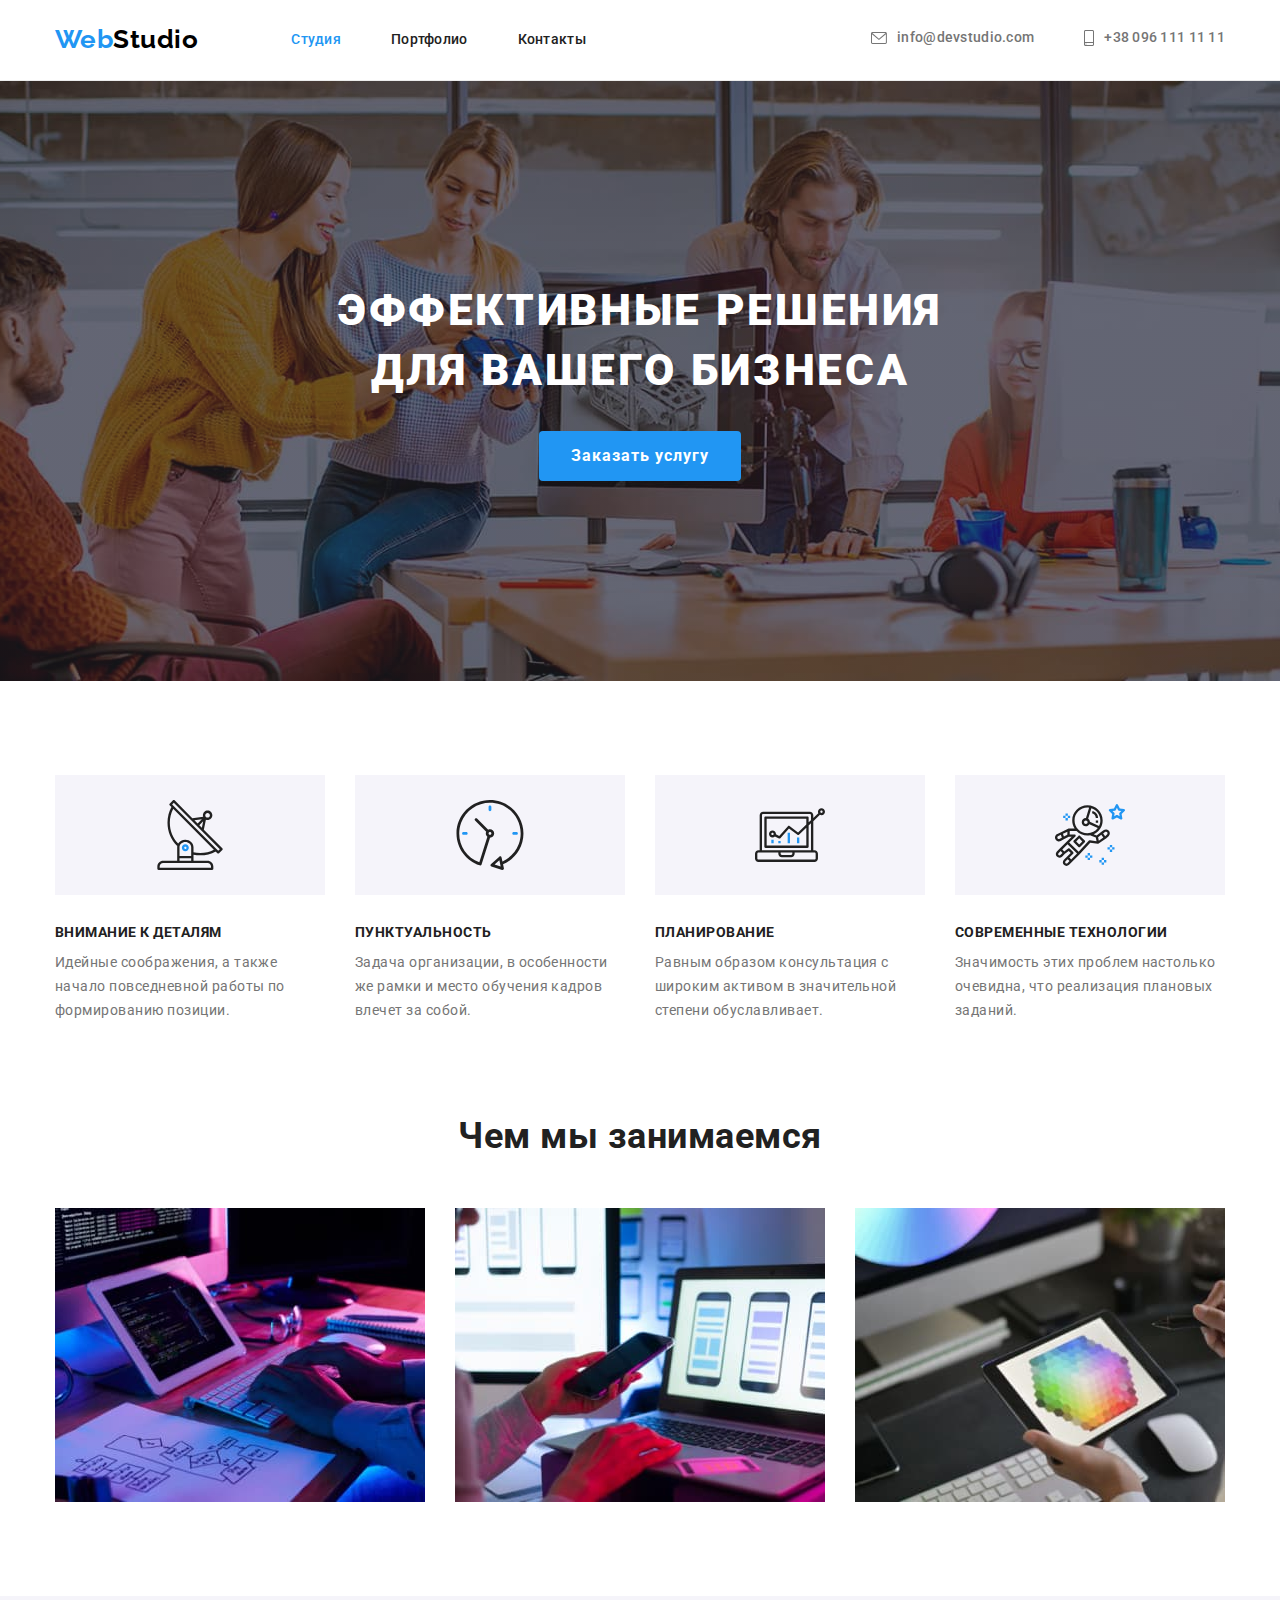
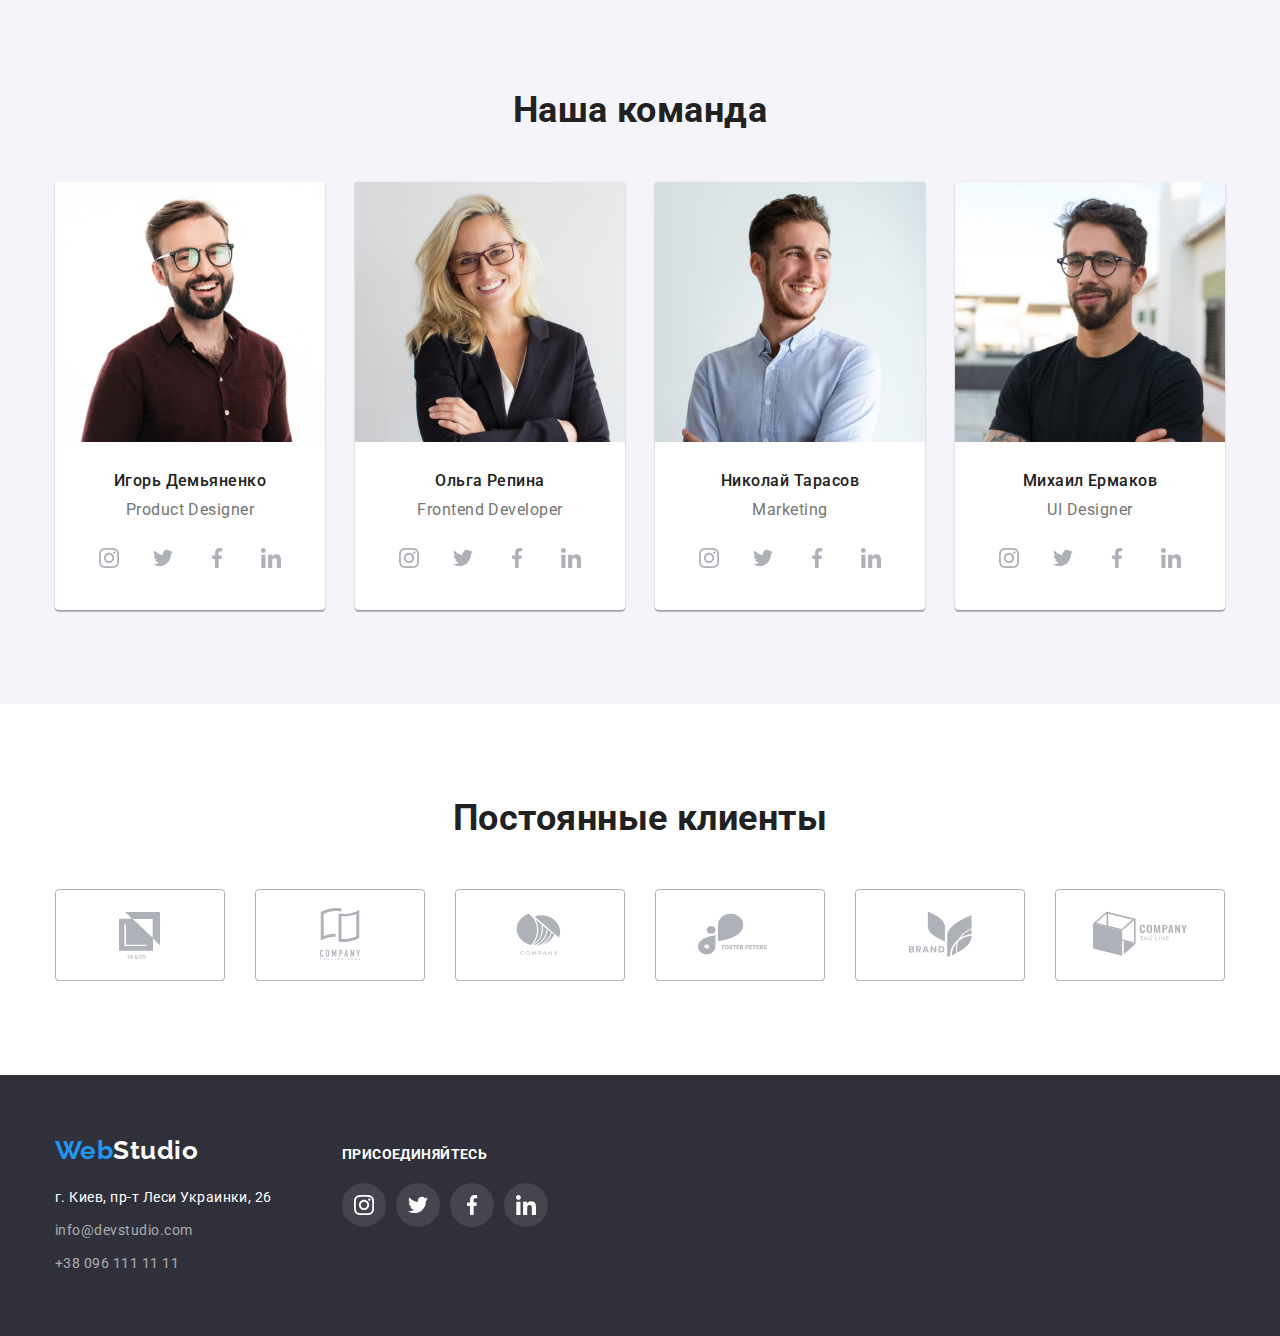
==== index.html @ c1fb818a "take-hw4" ====
<!DOCTYPE html>
<html lang="ru">
<head>
    <meta charset="UTF-8">
    <meta http-equiv="X-UA-Compatible" content="IE=edge">
    <meta name="viewport" content="width=device-width, initial-scale=1.0">
    <title>WebStudio</title>
    <link rel="preconnect" href="https://fonts.googleapis.com">
    <link rel="preconnect" href="https://fonts.gstatic.com" crossorigin>
    <link href="https://fonts.googleapis.com/css2?family=Raleway:wght@700&family=Roboto:wght@400;500;700;900&display=swap"
        rel="stylesheet">
        <link rel="stylesheet" href="https://cdnjs.cloudflare.com/ajax/libs/modern-normalize/1.1.0/modern-normalize.min.css">
    <link rel="stylesheet" href="./css/styles.css">
</head>
<body>
    <header>
        <div class="container main-div">
            <nav class="main-nav">
                <a href="#" class="logo">
                    <span class="logo-start">Web</span><span class="logo-end">Studio</span>
                </a>
                <ul class="site-nav">
                    <li class="item"><a href="#" class="link current">Студия</a></li>
                    <li class="item"><a href="./portfolio.html" class="link">Портфолио</a></li>
                    <li class="item"><a href="#" class="link">Контакты</a></li>
                </ul>
            </nav>
            <ul class="site-contacts">
                <li class="item">
                    <a href="mailto:info@devstudio.com" class="contacts-link">
                        <svg class="icon-mail">
                            <use href="./images/icons.svg#icon-envelope"></use>
                        </svg>
                        info@devstudio.com
                    </a>
                </li>
                <li class="item">
                    <a href="tel:+380961111111" class="contacts-link">
                        <svg class="icon-phone">
                            <use href="./images/icons.svg#icon-smartphone"></use>
                        </svg>
                        +38 096 111 11 11
                    </a>
                </li>
            </ul>
        </div>
    </header>

    <main>
        <section class="hero section">
            <h1 class="hero-title">Эффективные решения<br>для вашего бизнеса</h1>
            <button type="button">Заказать услугу</button>
        </section>
        
            <section class="section">
                <div class="container">
                    <h2 class="section-title-none">Преимущества</h2>
                    <ul class="feature">
                        <li class="feature-list">
                            <div class="feature-icon">
                                <svg class="feature-svg">
                                    <use href="./images/icons.svg#icon-antenna"></use>
                                </svg>
                            </div>
                            <h3 class="list">Внимание к деталям</h3>
                            <p class="text-list">Идейные соображения, а также<br>начало повседневной работы по<br>формированию позиции.</p>
                        </li>
                        <li class="feature-list">
                            <div class="feature-icon">
                                <svg class="feature-svg">
                                    <use href="./images/icons.svg#icon-clock"></use>
                                </svg>
                            </div>
                            <h3 class="list">Пунктуальность</h3>
                            <p class="text-list">Задача организации, в особенности<br>же рамки и место обучения кадров<br>влечет за собой.</p>
                        </li>
                        <li class="feature-list">
                            <div class="feature-icon">
                                <svg class="feature-svg">
                                    <use href="./images/icons.svg#icon-diagram"></use>
                                </svg>
                            </div>
                            <h3 class="list">Планирование</h3>
                            <p class="text-list">Равным образом консультация с<br>широким активом в значительной<br>степени обуславливает.</p>
                        </li>
                        <li class="feature-list">
                            <div class="feature-icon">
                                <svg class="feature-svg">
                                    <use href="./images/icons.svg#icon-astronaut"></use>
                                </svg>
                            </div>
                            <h3 class="list">Современные технологии</h3>
                            <p class="text-list">Значимость этих проблем настолько<br>очевидна, что реализация плановых<br>заданий.</p>
                        </li>
                    </ul>
                </div>
            </section>
        
            <section class="section we-do">
                <div class="container">
                    <h2 class="section-title">Чем мы занимаемся</h2>
                    <ul class="section-list">
                        <li class="section-img"><img src="./images/box1.jpg" width="370" alt="Работаем с ПК"></li>
                        <li class="section-img"><img src="./images/box2.jpg" width="370" alt="Работаем с смартфона"></li>
                        <li class="section-img"><img src="./images/box3.jpg" width="370" alt="Работаем с графикой"></li>
                    </ul>
                </div>
            </section>
        
            <section class="section our-team">
                <div class="container">
                    <h2 class="section-title">Наша команда</h2>
                    <ul class="worker-list">
                        <li class="team-list">
                            <img class="worker-photo" src="./images/img.jpg" width="270" alt="Игорь Демьяненко">
                            <div>
                                <h3 class="worker">Игорь Демьяненко</h3>
                                <p class="work-position">Product Designer</p>
                                <ul class="social">
                                    <li class="social-links">
                                        <a href="#">
                                            <svg class="soc">
                                                <use href="./images/icons.svg#icon-instagram"></use>
                                            </svg>
                                        </a>
                                    </li>
                                    <li class="social-links">
                                        <a href="#">
                                            <svg class="soc">
                                                <use href="./images/icons.svg#icon-twitter"></use>
                                            </svg>
                                        </a>
                                    </li>
                                    <li class="social-links">
                                        <a href="#">
                                            <svg class="soc">
                                                <use href="./images/icons.svg#icon-facebook"></use>
                                            </svg>
                                        </a>
                                    </li>
                                    <li class="social-links">
                                        <a href="#">
                                            <svg class="soc">
                                                <use href="./images/icons.svg#icon-linkedin"></use>
                                            </svg>
                                        </a>
                                    </li>
                                </ul>
                            </div>
                        </li>
                        <li class="team-list">
                            <img class="worker-photo" src="./images/img2.jpg" width="270" alt="Ольга Репина">
                            <div>
                                <h3 class="worker">Ольга Репина</h3>
                                <p class="work-position">Frontend Developer</p>
                                <ul class="social">
                                    <li class="social-links">
                                        <a href="#">
                                            <svg class="soc">
                                                <use href="./images/icons.svg#icon-instagram"></use>
                                            </svg>
                                        </a>
                                    </li>
                                    <li class="social-links">
                                        <a href="#">
                                            <svg class="soc">
                                                <use href="./images/icons.svg#icon-twitter"></use>
                                            </svg>
                                        </a>
                                    </li>
                                    <li class="social-links">
                                        <a href="#">
                                            <svg class="soc">
                                                <use href="./images/icons.svg#icon-facebook"></use>
                                            </svg>
                                        </a>
                                    </li>
                                    <li class="social-links">
                                        <a href="#">
                                            <svg class="soc">
                                                <use href="./images/icons.svg#icon-linkedin"></use>
                                            </svg>
                                        </a>
                                    </li>
                                </ul>
                            </div>
                        </li>
                        <li class="team-list">
                            <img class="worker-photo" src="./images/img3.jpg" width="270" alt="Николай Тарасов">
                            <div>
                                <h3 class="worker">Николай Тарасов</h3>
                                <p class="work-position">Marketing</p>
                                <ul class="social">
                                    <li class="social-links">
                                        <a href="#">
                                            <svg class="soc">
                                                <use href="./images/icons.svg#icon-instagram"></use>
                                            </svg>
                                        </a>
                                    </li>
                                    <li class="social-links">
                                        <a href="#">
                                            <svg class="soc">
                                                <use href="./images/icons.svg#icon-twitter"></use>
                                            </svg>
                                        </a>
                                    </li>
                                    <li class="social-links">
                                        <a href="#">
                                            <svg class="soc">
                                                <use href="./images/icons.svg#icon-facebook"></use>
                                            </svg>
                                        </a>
                                    </li>
                                    <li class="social-links">
                                        <a href="#">
                                            <svg class="soc">
                                                <use href="./images/icons.svg#icon-linkedin"></use>
                                            </svg>
                                        </a>
                                    </li>
                                </ul>
                            </div>
                        </li>
                        <li class="team-list">
                            <img class="worker-photo" src="./images/img4.jpg" width="270" alt="Михаил Ермаков">
                            <div>
                                <h3 class="worker">Михаил Ермаков</h3>
                                <p class="work-position">UI Designer</p>
                                <ul class="social">
                                    <li class="social-links">
                                        <a href="#">
                                            <svg class="soc">
                                                <use href="./images/icons.svg#icon-instagram"></use>
                                            </svg>
                                        </a>
                                    </li>
                                    <li class="social-links">
                                        <a href="#">
                                            <svg class="soc">
                                                <use href="./images/icons.svg#icon-twitter"></use>
                                            </svg>
                                        </a>
                                    </li>
                                    <li class="social-links">
                                        <a href="#">
                                            <svg class="soc">
                                                <use href="./images/icons.svg#icon-facebook"></use>
                                            </svg>
                                        </a>
                                    </li>
                                    <li class="social-links">
                                        <a href="#">
                                            <svg class="soc">
                                                <use href="./images/icons.svg#icon-linkedin"></use>
                                            </svg>
                                        </a>
                                    </li>
                                </ul>
                            </div>
                        </li>
                    </ul>
                </div>
            </section>

            <section class="section clients">
                <div class="container">
                    <h2 class="section-title">Постоянные клиенты</h2>
                    <ul class="companies">
                        <li class="company-card">
                            <a href="#">
                                <svg class="comp-logo">
                                    <use href="./images/icons.svg#icon-logo1"></use>
                                </svg>
                            </a>
                        </li>
                        <li class="company-card">
                            <a href="#">
                                <svg class="comp-logo">
                                    <use href="./images/icons.svg#icon-logo2"></use>
                                </svg>
                            </a>
                        </li>
                        <li class="company-card">
                            <a href="#">
                                <svg class="comp-logo">
                                    <use href="./images/icons.svg#icon-logo3"></use>
                                </svg>
                            </a>
                        </li>
                        <li class="company-card">
                            <a href="#">
                                <svg class="comp-logo">
                                    <use href="./images/icons.svg#icon-logo4"></use>
                                </svg>
                            </a>
                        </li>
                        <li class="company-card">
                            <a href="#">
                                <svg class="comp-logo">
                                    <use href="./images/icons.svg#icon-logo5"></use>
                                </svg>
                            </a>
                        </li>
                        <li class="company-card">
                            <a href="#">
                                <svg class="comp-logo">
                                    <use href="./images/icons.svg#icon-logo6"></use>
                                </svg>
                            </a>
                        </li>
                    </ul>
                </div>
            </section>
    </main>
    
    <footer class="footer-block">
        <div class="footer-flex container">
            <div>
                <a href="#" class="logo-footer">
                    <span class="logo-footer-start">Web</span><span class="logo-footer-end">Studio</span>
                </a>
                <address>
                    <ul class="contacts-nav">
                        <li class="footer-list">
                            <a href="#" class="place-list">г. Киев, пр-т Леси Украинки, 26</a>
                        </li>
                        <li class="footer-list">
                            <a href="mailto:info@devstudio.com " class="cont-list">info@devstudio.com</a>
                        </li>
                        <li class="footer-list">
                            <a href="tel:+380961111111" class="cont-list">+38 096 111 11 11</a>
                        </li>
                    </ul>
                </address>
            </div>
            <div class="footer-links">
                <p class="connect-title">Присоединяйтесь</p>
                <ul class="icon-list">
                    <li class="icons">
                        <a href="#">
                            <svg class="ficon">
                                <use href="./images/icons.svg#icon-instagram"></use>
                            </svg>
                        </a>
                    </li>
                    <li class="icons">
                        <a href="#">
                            <svg class="ficon">
                                <use href="./images/icons.svg#icon-twitter"></use>
                            </svg>
                        </a>
                    </li>
                    <li class="icons">
                        <a href="#">
                            <svg class="ficon">
                                <use href="./images/icons.svg#icon-facebook"></use>
                            </svg>
                        </a>
                    </li>
                    <li class="icons">
                        <a href="#">
                            <svg class="ficon">
                                <use href="./images/icons.svg#icon-linkedin"></use>
                            </svg>
                        </a>
                    </li>
                </ul>
            </div>
        </div>
    </footer>
</body>
</html>
---- css/styles.css ----
/* Цвет основного текста #212121; */
/* Вторичний цвет текста #757575 */
/* белый #FFFFFF */
/* акцент #2196F3 */
/* белый с прозрачностью rgba(255, 255, 255, 0.6); */
/* лого верхнее чисто черный 000000 */
/* основной фон белый #F5F4FA */
/* вторичный фон #2F303A; */

:root {
    --title-text-color: #212121;
    --acent-text-color: #2196F3;
    --secondary-text-colar: #757575;
    --black-text-color: #000000;
    --white-text-color: #FFFFFF;
    --secondary-background-color: #2F303A;
    --primery-background-color: #F5F4FA;
    --cont-list-colar: rgba(255, 255, 255, 0.6);
    --bg-buttom-colar: #188CE8;
    --br-header-colar: #ECECEC;
    --br-card-colar: #EEEEEE;
    --soc-main-colar: #AFB1B8;
    
}

/* Normalize */

html{
    box-sizing: border-box;
}

*,
*::before,
*::after{
    box-sizing: inherit;
}



body{
    color: var(--secondary-text-colar);
    font-family: 'Roboto', sans-serif;
    letter-spacing: 0.03em;
    
}

.container{
    width: 1200px;
    margin-left: auto;
    margin-right: auto;
    padding-left: 15px;
    padding-right: 15px;
}

/* Убираю точки в списках */
ul{
    list-style: none;
    padding-left: 0;
}



/* Header */

header{
    border-bottom: 1px solid var(--br-header-colar);
}

img{
    display: block;
    max-width: 100%;
    height: auto;
}

.main-div{
    align-items: center;
    display: flex;
}

.main-nav{
    align-items: center;
    display: flex;
}

/* logo */
.logo{
    font-family: 'Raleway', sans-serif;
    text-decoration: none;
    font-weight: 700;
    font-size: 26px;
    line-height: 1.2;
}

.logo .logo-start{
    color: var(--acent-text-color);
}

.logo .logo-end{
    color: var(--black-text-color);
}

/* site nav */
.site-nav{
    margin-left: 93px;
    display: flex;
    padding: 0;
    margin-top: 0;
    margin-bottom: 0;
}


.site-nav .item:not(:last-child){
    margin-right: 50px;
}

.site-nav a{
    text-decoration: none;
}

.site-nav .link{
    display: block;
    padding-top: 32px;
    padding-bottom: 32px;
    color: var(--title-text-color);
    font-weight: 500;
    font-size: 14px;
    line-height: 1.14;
    letter-spacing: 0.02em;
}

.site-nav .link:hover,
.site-nav .link:focus{
    color: var(--acent-text-color);
}

.site-nav .link.current{
    color: var(--acent-text-color);
}

/* контакты */
.site-contacts{
    margin-left: auto;
    display: flex;
    padding: 0;

}

.site-contacts .item + .item{
    margin-left: 50px;
}


/* Icons header */

.icon-mail {
    width: 16px;
    height: 12px;
    fill: currentColor;
    margin-right: 10px;
}

.icon-phone {
    width: 10px;
    height: 16px;
    fill: currentColor;
    margin-right: 10px;
}


.site-contacts a{
    text-decoration: none;
}

.site-contacts .contacts-link{
    color: var(--secondary-text-colar);
    font-weight: 500;
    font-size: 14px;
    line-height: 1.14;
    letter-spacing: 0.02em;
}

.site-contacts .contacts-link:hover,
.site-contacts .contacts-link:focus{
    color: var(--acent-text-color);
}

.contacts-link{
    display: inline-flex;
    align-items: center;
}


/* hero */
.hero.section{
    margin-left: auto;
    margin-right: auto;
    max-width: 1600px;
    height: 600px;
    text-align: center;
    background-color: var(--secondary-background-color);
    padding-top: 200px;
    padding-bottom: 200px;
    background-image: linear-gradient(rgba(47, 48, 58, 0.4), rgba(47, 48, 58, 0.4)), 
        url(../images/backimg.jpg);
    background-position: center;
    background-size: cover;
    background-repeat: no-repeat;
}

.hero-title{
    margin-top: 0;
    margin-bottom: 30px;
    color: var(--white-text-color);
    font-weight: 900;
    font-size: 44px;
    line-height: 1.36;
    letter-spacing: 0.06em;
    text-transform: uppercase;
}


/* секции */
.section{
    padding-top: 94px;
    padding-bottom: 94px;
}



.section-title{
    margin-top: 0;
    margin-bottom: 50px;
    color: var(--title-text-color);
    font-weight: 700;
    font-size: 36px;
    line-height: 1.16;
    text-align: center;
    text-transform: none;
}

.section.we-do{
    padding-top: 0;
}

.section-list{
    justify-content: space-between;
    display: flex;
    margin-top: 0;
    margin-bottom: 0;
    padding-left: 0;
}

.section-list .section-img:not(:last-child){
    margin-right: 30px;
}



.section-title-none{
    display: none;
}

/* features */
.list{
    margin-top: 0;
    margin-bottom: 10px;
}

.feature{
    justify-content: space-between;
    display: flex;
    margin-top: 0;
    margin-bottom: 0;
    padding-left: 0;
}

.feature .feature-list:not(:last-child){
    margin-right: 30px;
}



.feature .list{
    width: 270px;
    color: var(--title-text-color);
    font-weight: 700;
    font-size: 14px;
    line-height: 1.14;
    text-transform: uppercase;
}

.feature-icon{
    display: flex;
    height: 120px;
    justify-content: center;
    align-items: center;
    margin-bottom: 30px;
    background-color: var(--primery-background-color);
}

.feature-svg{
    height: 70px;
    width: 70px;
}



.text-list{
    margin-top: 0;
    margin-bottom: 0;
    font-weight: 400;
    font-size: 14px;
    line-height: 1.7;  
}

/* workers */
.section.our-team{
   background-color: var(--primery-background-color); 
}


.worker-list{
    justify-content: space-between;
    display: flex;
    margin-top: 0;
    margin-bottom: 0;
    padding-left: 0;
    padding-right: 0;
}

.team-list{
    text-align: center;
    box-shadow: 0px 1px 3px rgba(0, 0, 0, 0.12), 0px 1px 1px rgba(0, 0, 0, 0.14), 0px 2px 1px rgba(0, 0, 0, 0.2);
    border-radius: 0px 0px 4px 4px;
    background: var(--white-text-color);
}

.worker-list .team-list:not(:last-child){
    margin-right: 30px;
    
}

.worker-photo{
    margin-bottom: 30px;
}



.worker-list .worker{
    color: var(--title-text-color);
}

.worker-photo{
    margin-bottom: 30px;
}


.worker{
    margin-top: 0;
    margin-bottom: 10px;
    font-weight: 500;
    font-size: 16px;
    line-height: 1.18;
        
}

.work-position{
    margin-top: 0;
    margin-bottom: 0;
    font-weight: 400;
    font-size: 16px;
    line-height: 1.18; 
}

.social{
    display: flex;
    width: 206px;
    height: 44px;
    margin-left: auto;
    margin-right: auto;
    margin-top: 16px;
    margin-bottom: 30px;
}

.social a{
    display: block;
    width: 44px;
    height: 44px;
    border-radius: 50%;
    padding: 12px;
    fill: var(--soc-main-colar);
}

.social a:hover,
.social a:focus{
    border-radius: 50%;
    color: var(--white-text-color);
    background-color: var(--acent-text-color);
    fill: var(--white-text-color);
}

.social .social-links:not(:last-child){
    margin-right: 10px;
}

.soc{
    width: 20px;
    height: 20px;
}

/* Section clients */

.companies{
    display: flex;
    justify-content: center;
    margin: 0;
}

.clients a{
    display: flex;
    width: 170px;
    height: 92px;
    align-items: center;
    justify-content: center;
    fill: var(--soc-main-colar);
    border: 1px solid var(--soc-main-colar);
    border-radius: 4px;
}

.companies .company-card:not(:last-child){
    margin-right: 30px;
}

.companies a:hover,
.companies a:focus{
    fill: var(--acent-text-color);
    border: 1px solid var(--acent-text-color);
    
}

.comp-logo{
    width: 106px;
    height: 60px;
}





/* fotter */

footer{
    margin-top: 0;
    margin-bottom: 0;
    padding-top: 60px;
    padding-bottom: 60px;
    background-color: var(--secondary-background-color);
}


/* fotter-logo */
.logo-footer{
    font-family: 'Raleway', sans-serif;
    text-decoration: none;
    font-weight: 700;
    font-size: 26px;
    line-height: 1.2;       
}

.connect-title {
    margin: 0;
    padding: 0;
    font-weight: 700;
    font-size: 14px;
    line-height: 1.14;
    letter-spacing: 0.03em;
    text-transform: uppercase;
    color: var(--white-text-color);
}

.footer-flex{
    display: flex;
    align-items: baseline;
}

.logo-footer .logo-footer-start{
    color: var(--acent-text-color);
}

.logo-footer .logo-footer-end{
    color: var(--white-text-color);
}

/* fotter-contacts */
.contacts-nav{
    display: inline-block;
    margin-top: 20px;
    margin-bottom: 0;
    padding-left: 0;
}

.contacts-nav .footer-list:not(:last-child){
    margin-bottom: 9px;
}


.contacts-nav a{
    text-decoration: none;
}

.contacts-nav .place-list{
    color: var(--white-text-color);
    font-weight: 400;
    font-size: 14px;
    line-height: 1.7;   
}

.contacts-nav .place-list:hover,
.contacts-nav .place-list:focus{
    color: var(--acent-text-color);
}

.contacts-nav .cont-list{
    color: var(--cont-list-colar);
    font-weight: 400;
    font-size: 14px;
    line-height: 1.7;     
}

.contacts-nav .cont-list:hover,
.contacts-nav .cont-list:focus{
    color: var(--acent-text-color);
}

.footer-block .icon-list{
    display: flex;
    width: 206px;
    height: 44px;
    margin-left: auto;
    margin-right: auto;
}

.icon-list{
    margin-top: 0;
    margin-bottom: 0;
}


.icon-list a{
    display: block;
    width: 44px;
    height: 44px;
    padding: 12px;
    margin-top: 20px;
    border-radius: 50%;
    fill: var(--white-text-color);
    background: rgba(255, 255, 255, 0.1);
}

.icon-list a:hover,
.icon-list a:focus{
    border-radius: 50%;
    fill: var(--white-text-color);
    color: var(--white-text-color);
    background-color: var(--acent-text-color);
}

.footer-links{
    margin-left: 70px;
}

.icon-list .icons:not(:last-child){
    margin-right: 10px;
}


.ficon{
    width: 20px;
    height: 20px;
}



address{
    font-style: normal;
    
}

button{
    padding: 10px 32px;
    background-color: var(--acent-text-color);
    color: var(--white-text-color);
    cursor: pointer;
    font-family: inherit;
    font-weight: 700;
    font-size: 16px;
    line-height: 1.9;
    border: none;
    border-radius: 4px;
    letter-spacing: 0.06em;
}

button:hover,
button:focus{
    background-color: var(--bg-buttom-colar);
}



/* PORTFOLIO */

/* Кнопки в портфолио */
.button-nav{
    justify-content: center;
    display: flex;
    margin-top: 0;
    margin-bottom: 50px;
}



.button-nav .button-list{
    padding-left: none;
    padding: 6px 22px;
    background: var(--primery-background-color);
    color: var(--title-text-color);
    cursor: pointer;
    font-family: inherit;
    border: none;
    font-weight: 500;
    font-size: 16px;
    line-height: 1.62;
    text-align: center;
}

.but-link{
    margin-right: 8px;
}

.but-link:nth-child(5n){
    margin-right: 0;
}



.button-list:hover,
.button-list:focus{
    background-color: var(--acent-text-color);
    color: var(--white-text-color);
    box-shadow: 0px 3px 1px rgba(0, 0, 0, 0.1), 0px 1px 2px rgba(0, 0, 0, 0.08), 0px 2px 2px rgba(0, 0, 0, 0.12);

}

.button-list.current{
    background-color: var(--acent-text-color);
    color: var(--white-text-color);
    box-shadow: 0px 3px 1px rgba(0, 0, 0, 0.1), 0px 1px 2px rgba(0, 0, 0, 0.08), 0px 2px 2px rgba(0, 0, 0, 0.12);
}


/* Projects */
.container .projects{
    display: flex;
    flex-wrap: wrap;
}


.project-work{
    margin-right: 30px;
    margin-bottom: 30px;
    width: 370px;
}



.project-work:nth-child(3n){
    margin-right: 0;
}

.project-work:nth-last-child(-n + 3){
    margin-bottom: 0;
}



.projects{
    margin-top: 0;
    margin-bottom: 0;
}

.card-link{
    display: block;
    text-decoration: none;
}

.card-link:hover{
    box-shadow: 0px 1px 1px rgba(0, 0, 0, 0.12), 0px 4px 4px rgba(0, 0, 0, 0.06), 1px 4px 6px rgba(0, 0, 0, 0.16);
    cursor: pointer;
}

.projects-photo {
    
    
    border-left: none;
    
}

.card-bottom{
    padding: 20px 24px;
    border-left: 1px solid var(--br-card-colar);
    border-right: 1px solid var(--br-card-colar);
    border-bottom: 1px solid var(--br-card-colar);
}

.project-title{
    margin-top: 0;
    margin-bottom: 4px;
    
}


.projects .project-title{
    color: var(--title-text-color);
    font-weight: 700;
    font-size: 18px;
    line-height: 2;
    letter-spacing: 0.06em;
}

.project-list{
    margin-top: 0;
    margin-bottom: 0;
    color: var(--secondary-text-colar);
    font-weight: 400;
    font-size: 16px;
    line-height: 1.88;  
}
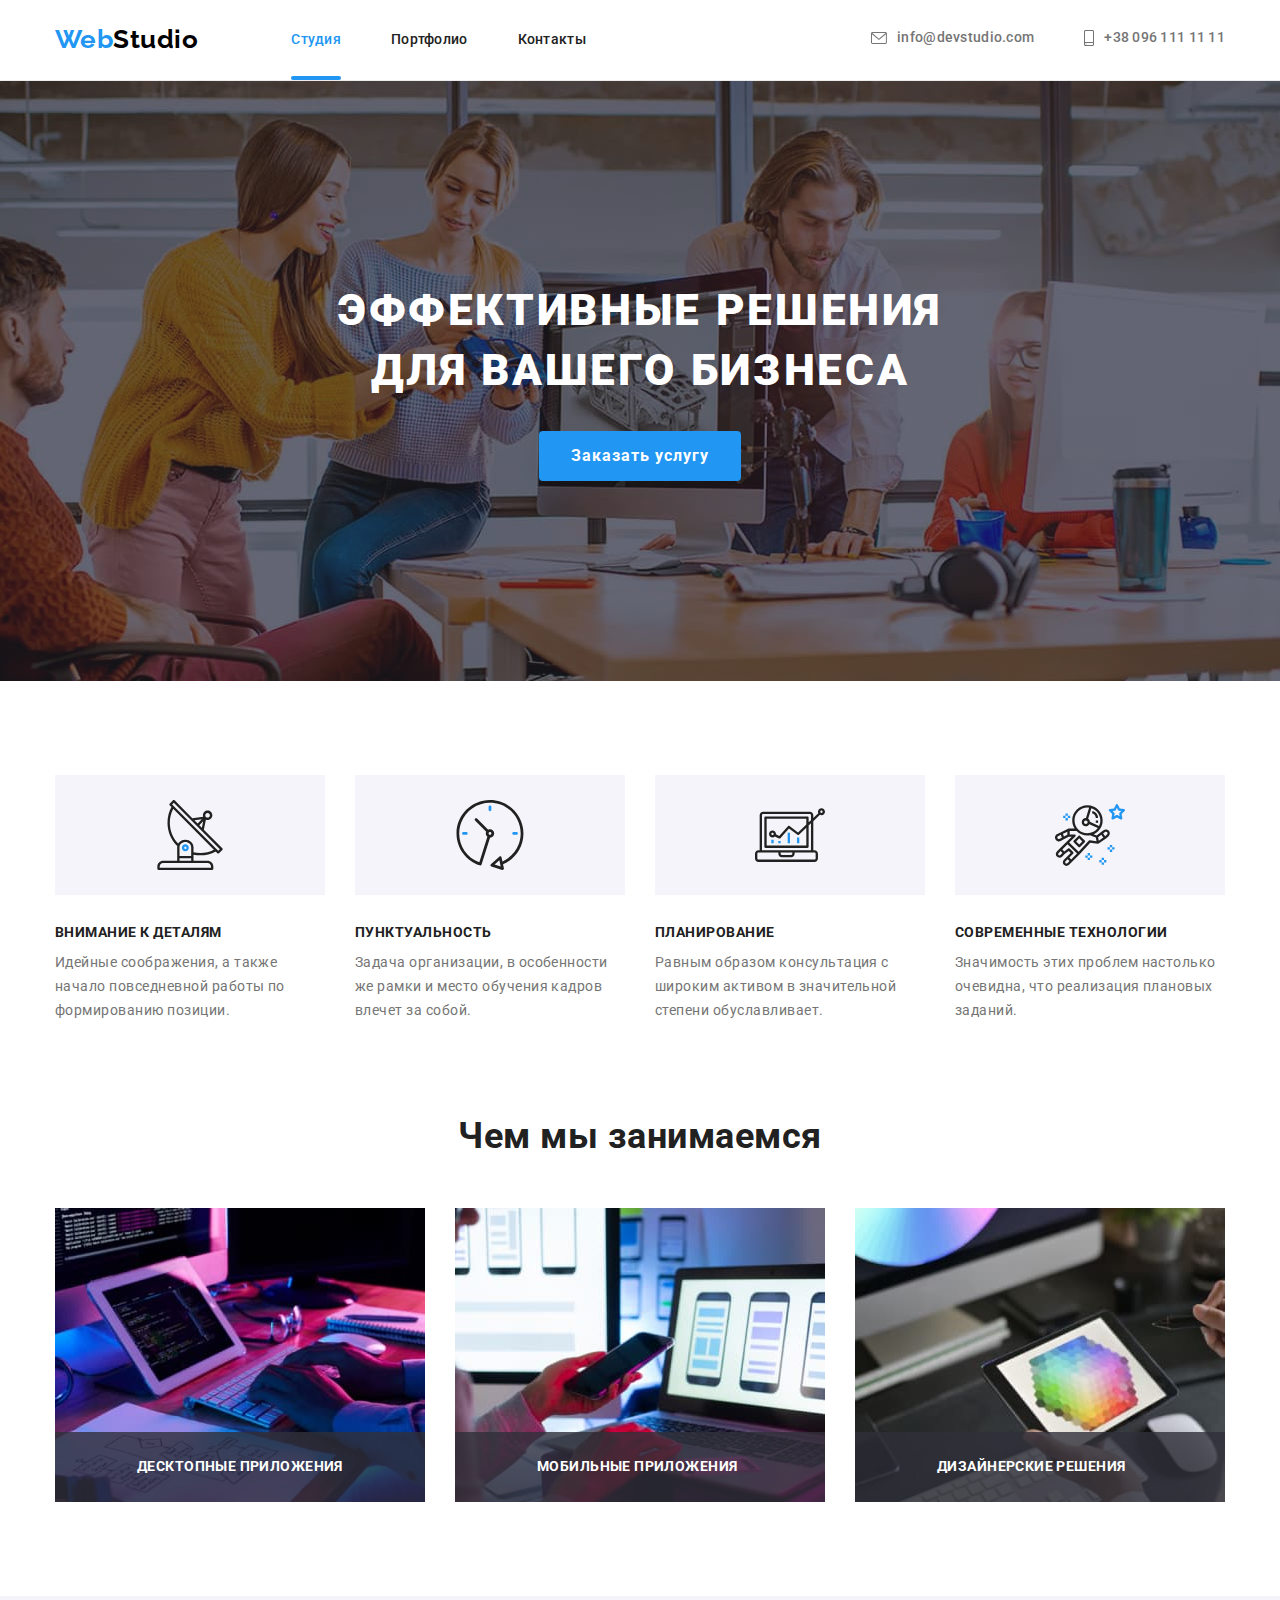
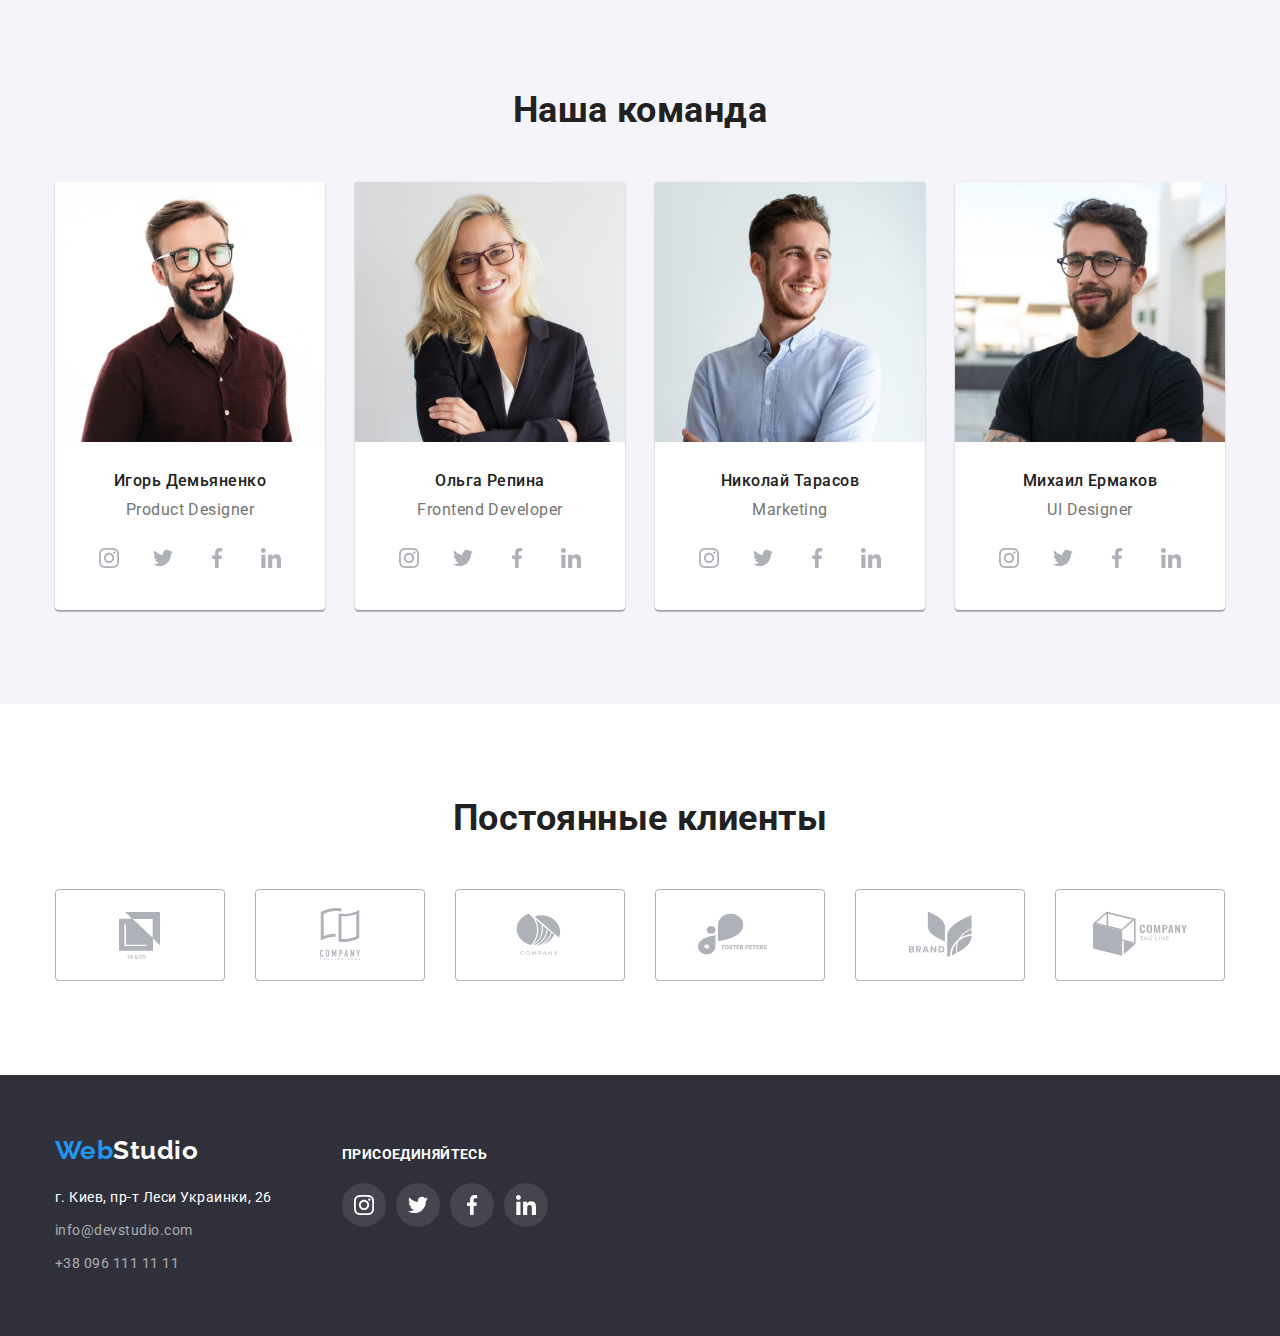
==== commit 709bbe30: "position-studio" ====
--- a/index.html
+++ b/index.html
@@ -100,9 +100,18 @@
                 <div class="container">
                     <h2 class="section-title">Чем мы занимаемся</h2>
                     <ul class="section-list">
-                        <li class="section-img"><img src="./images/box1.jpg" width="370" alt="Работаем с ПК"></li>
-                        <li class="section-img"><img src="./images/box2.jpg" width="370" alt="Работаем с смартфона"></li>
-                        <li class="section-img"><img src="./images/box3.jpg" width="370" alt="Работаем с графикой"></li>
+                        <li class="section-img">
+                            <img src="./images/box1.jpg" width="370" alt="Работаем с ПК">
+                            <p class="section-text">Десктопные приложения</p>
+                        </li>
+                        <li class="section-img">
+                            <img src="./images/box2.jpg" width="370" alt="Работаем с смартфона">
+                            <p class="section-text">Мобильные приложения</p>
+                        </li>
+                        <li class="section-img">
+                            <img src="./images/box3.jpg" width="370" alt="Работаем с графикой">
+                            <p class="section-text">Дизайнерские решения</p>
+                        </li>
                     </ul>
                 </div>
             </section>
--- a/css/styles.css
+++ b/css/styles.css
@@ -101,6 +101,7 @@
 
 /* site nav */
 .site-nav{
+
     margin-left: 93px;
     display: flex;
     padding: 0;
@@ -134,7 +135,19 @@
 }
 
 .site-nav .link.current{
+    position: relative;
     color: var(--acent-text-color);
+}
+
+.site-nav .current::after{
+    position: absolute;
+    bottom: 0;
+    display: block;
+    content: '';
+    width: 100%;
+    height: 4px;
+    background-color: var(--acent-text-color);
+    border-radius: 2px;
 }
 
 /* контакты */
@@ -254,11 +267,31 @@
     margin-right: 30px;
 }
 
+.section-img{
+    position: relative;
+}
+
 
 
 .section-title-none{
     display: none;
 }
+
+.section-text {
+    position: absolute;
+    bottom: 0;
+    margin: 0;
+    padding: 27px 82px;
+    width: 100%;
+    font-weight: 700;
+    font-size: 14px;
+    line-height: 1.14;
+    letter-spacing: 0.03em;
+    text-transform: uppercase;
+    color: var(--white-text-color);
+    background-color: rgba(47, 48, 58, 0.8);;
+}
+
 
 /* features */
 .list{
